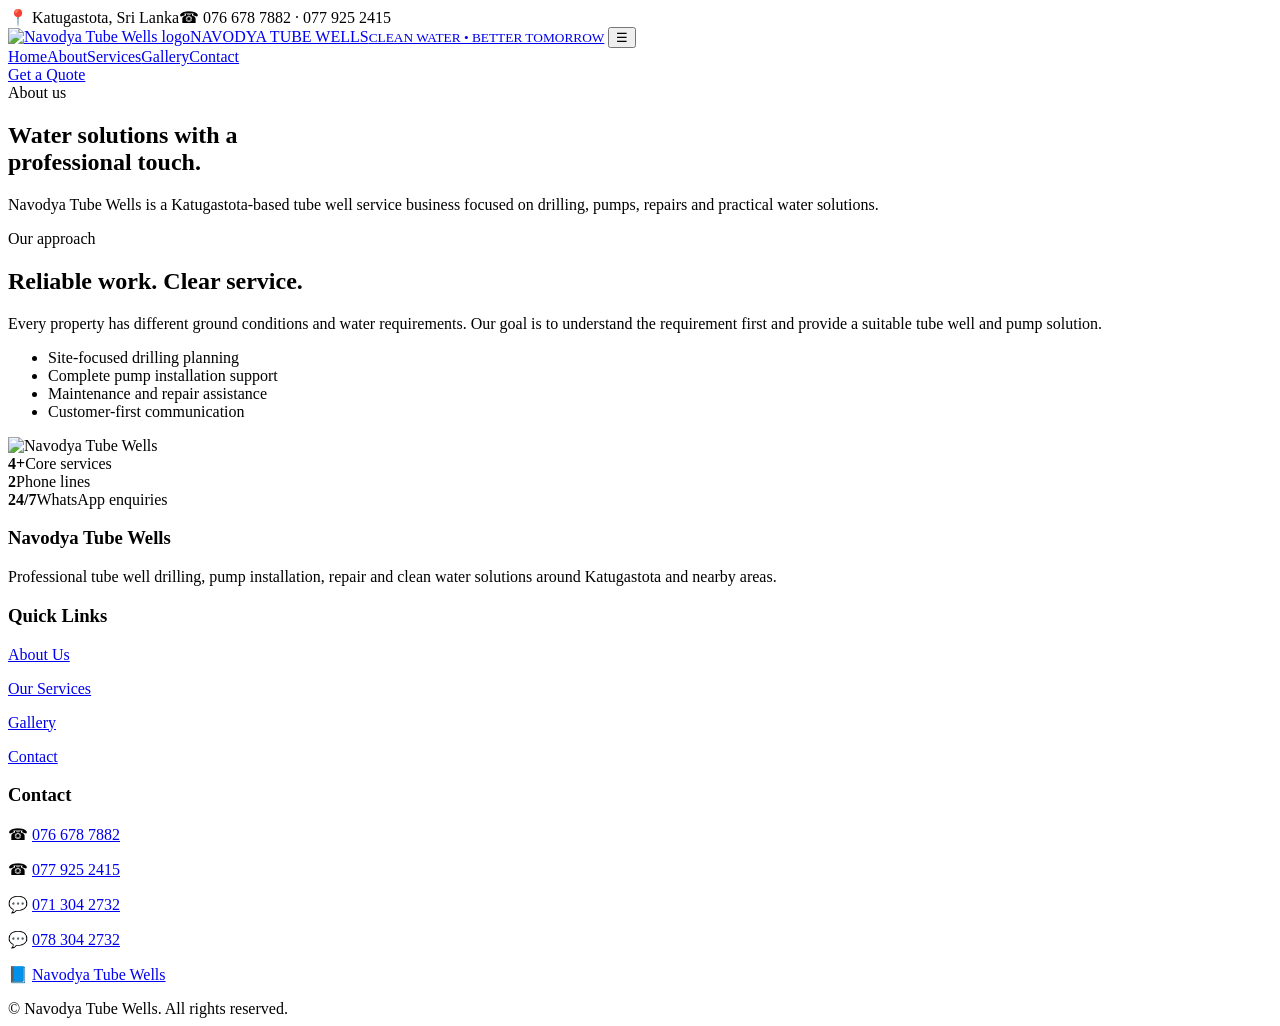
==== about.html @ e9e3dca7 "Add files via upload" ====
<!doctype html>
<html lang="en"><head><meta charset="utf-8"><meta name="viewport" content="width=device-width,initial-scale=1">
<title>About Us | Navodya Tube Wells</title><meta name="description" content="Navodya Tube Wells - tube well drilling, pump installation, repair and clean water solutions in Katugastota, Sri Lanka.">
<link rel="stylesheet" href="css/style.css"></head><body>
<div class="topbar"><div class="container"><span>📍 Katugastota, Sri Lanka</span><span>☎ 076 678 7882 · 077 925 2415</span></div></div>
<nav><div class="container navin"><a class="brand" href="index.html"><img src="assets/logo.png" alt="Navodya Tube Wells logo"><span>NAVODYA TUBE WELLS<small>CLEAN WATER • BETTER TOMORROW</small></span></a>
<button class="menu" aria-label="Open menu">☰</button><div class="navlinks"><a class="" href="index.html">Home</a><a class="active" href="about.html">About</a><a class="" href="services.html">Services</a><a class="" href="gallery.html">Gallery</a><a class="" href="contact.html">Contact</a></div><a class="btn btn-primary" href="contact.html">Get a Quote</a></div></nav>
<main><section class="page-hero"><div class="container"><div class="kicker">About us</div><h1>Water solutions with a<br><span style="color:var(--blue)">professional touch.</span></h1><p class="lead">Navodya Tube Wells is a Katugastota-based tube well service business focused on drilling, pumps, repairs and practical water solutions.</p></div></section>
<section><div class="container split"><div><div class="kicker">Our approach</div><h2>Reliable work. Clear service.</h2><p>Every property has different ground conditions and water requirements. Our goal is to understand the requirement first and provide a suitable tube well and pump solution.</p><ul class="checks"><li>Site-focused drilling planning</li><li>Complete pump installation support</li><li>Maintenance and repair assistance</li><li>Customer-first communication</li></ul></div><div class="photo"><img src="assets/logo.png" alt="Navodya Tube Wells"></div></div>
<div class="stats"><div class="stat"><strong>4+</strong><span>Core services</span></div><div class="stat"><strong>2</strong><span>Phone lines</span></div><div class="stat"><strong>24/7</strong><span>WhatsApp enquiries</span></div></div></div></section></main>
<footer><div class="container footer-grid">
<div><h3>Navodya Tube Wells</h3><p>Professional tube well drilling, pump installation, repair and clean water solutions around Katugastota and nearby areas.</p></div>
<div><h3>Quick Links</h3><p><a href="about.html">About Us</a></p><p><a href="services.html">Our Services</a></p><p><a href="gallery.html">Gallery</a></p><p><a href="contact.html">Contact</a></p></div>
<div><h3>Contact</h3><p>☎ <a href="tel:+94766787882">076 678 7882</a></p><p>☎ <a href="tel:+94779252415">077 925 2415</a></p><p>💬 <a href="https://wa.me/94713042732">071 304 2732</a></p><p>💬 <a href="https://wa.me/94783042732">078 304 2732</a></p><p>📘 <a href="https://www.facebook.com/" target="_blank">Navodya Tube Wells</a></p></div>
</div><div class="container foot-bottom">© <span class="year"></span> Navodya Tube Wells. All rights reserved.</div></footer>
<script src="js/script.js"></script></body></html>
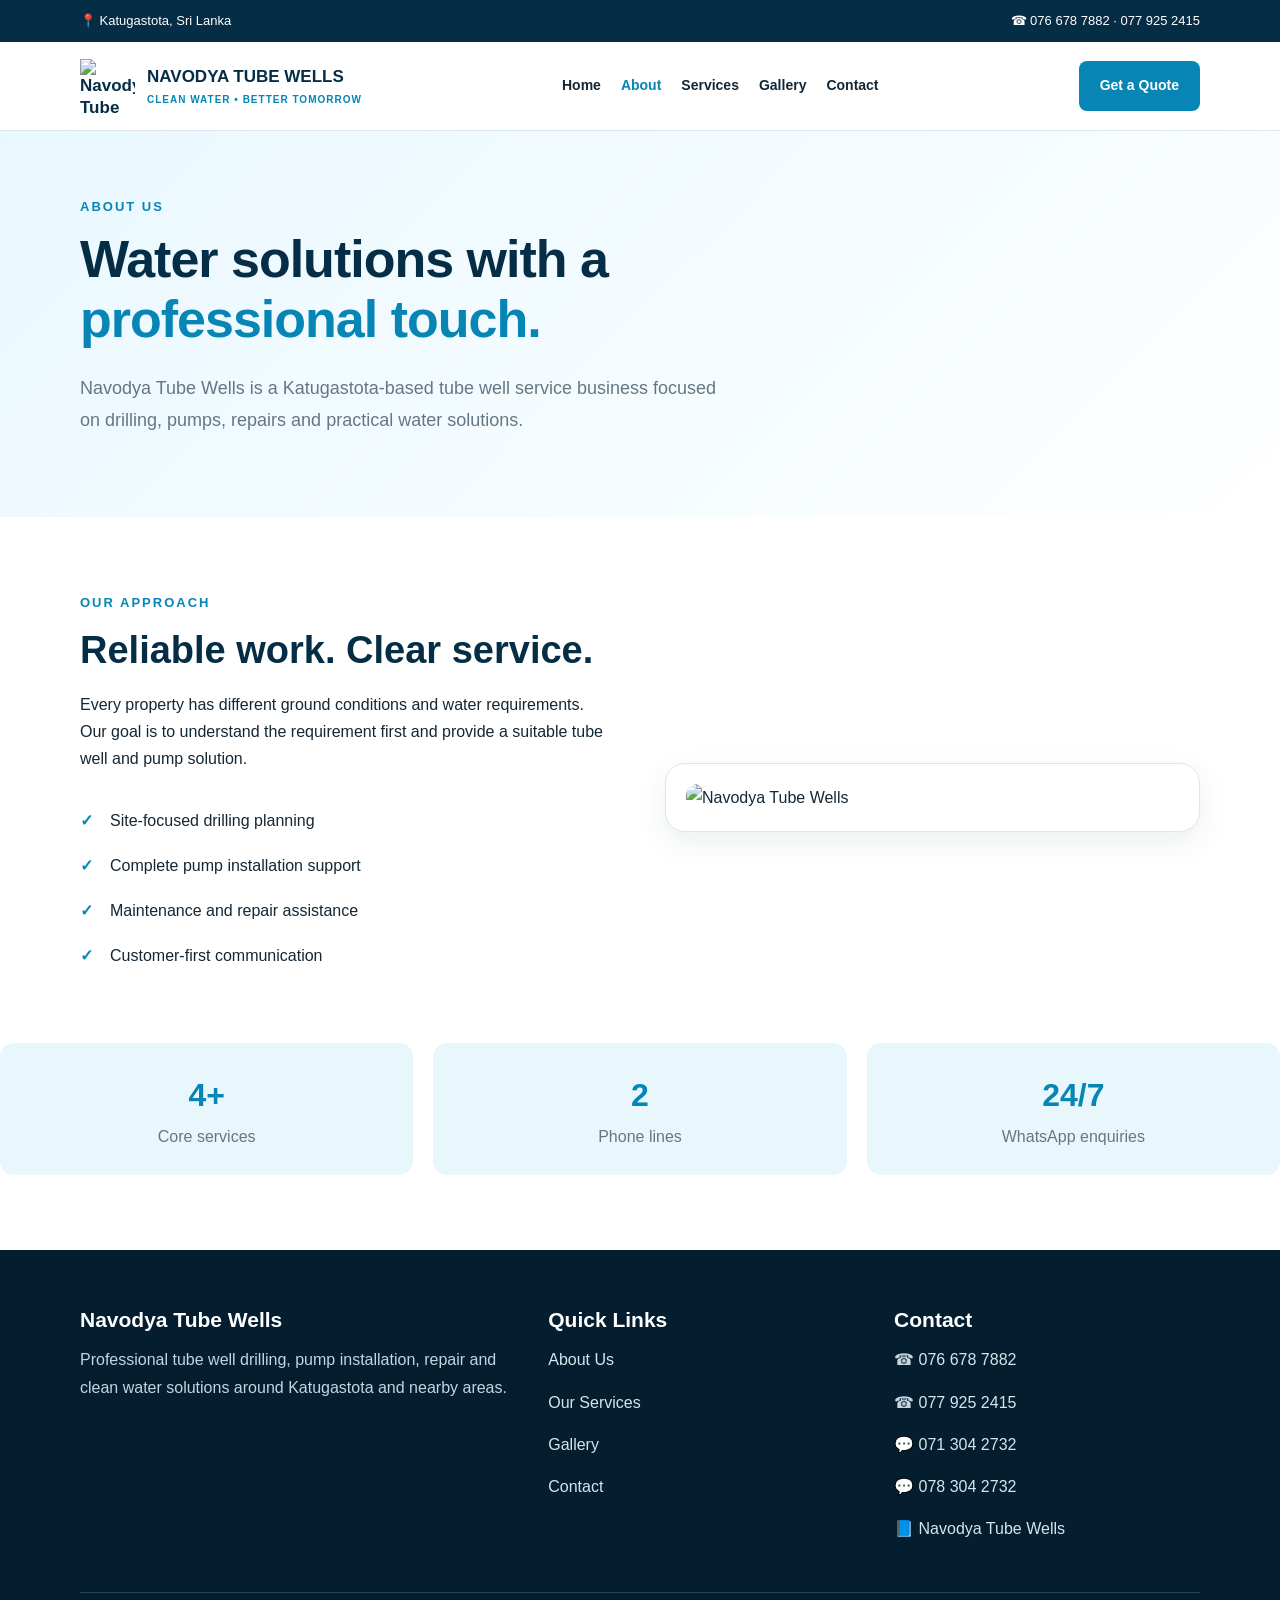
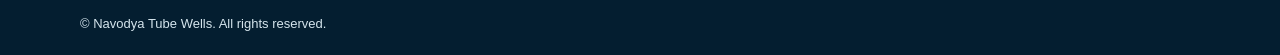
==== commit efe408ee: "Fix stylesheet link in about.html" ====
--- a/about.html
+++ b/about.html
@@ -1,7 +1,7 @@
 <!doctype html>
 <html lang="en"><head><meta charset="utf-8"><meta name="viewport" content="width=device-width,initial-scale=1">
 <title>About Us | Navodya Tube Wells</title><meta name="description" content="Navodya Tube Wells - tube well drilling, pump installation, repair and clean water solutions in Katugastota, Sri Lanka.">
-<link rel="stylesheet" href="css/style.css"></head><body>
+<link <link rel="stylesheet" href="style.css"></head><body>
 <div class="topbar"><div class="container"><span>📍 Katugastota, Sri Lanka</span><span>☎ 076 678 7882 · 077 925 2415</span></div></div>
 <nav><div class="container navin"><a class="brand" href="index.html"><img src="assets/logo.png" alt="Navodya Tube Wells logo"><span>NAVODYA TUBE WELLS<small>CLEAN WATER • BETTER TOMORROW</small></span></a>
 <button class="menu" aria-label="Open menu">☰</button><div class="navlinks"><a class="" href="index.html">Home</a><a class="active" href="about.html">About</a><a class="" href="services.html">Services</a><a class="" href="gallery.html">Gallery</a><a class="" href="contact.html">Contact</a></div><a class="btn btn-primary" href="contact.html">Get a Quote</a></div></nav>
@@ -13,4 +13,4 @@
 <div><h3>Quick Links</h3><p><a href="about.html">About Us</a></p><p><a href="services.html">Our Services</a></p><p><a href="gallery.html">Gallery</a></p><p><a href="contact.html">Contact</a></p></div>
 <div><h3>Contact</h3><p>☎ <a href="tel:+94766787882">076 678 7882</a></p><p>☎ <a href="tel:+94779252415">077 925 2415</a></p><p>💬 <a href="https://wa.me/94713042732">071 304 2732</a></p><p>💬 <a href="https://wa.me/94783042732">078 304 2732</a></p><p>📘 <a href="https://www.facebook.com/" target="_blank">Navodya Tube Wells</a></p></div>
 </div><div class="container foot-bottom">© <span class="year"></span> Navodya Tube Wells. All rights reserved.</div></footer>
-<script src="js/script.js"></script></body></html>+<script src="js/script.js"></script></body></html>
--- a/style.css
+++ b/style.css
@@ -0,0 +1,760 @@
+/* NAVODYA TUBE WELLS - MAIN STYLES */
+
+:root {
+  --navy: #062d46;
+  --blue: #0785b5;
+  --light-blue: #e8f7fc;
+  --white: #ffffff;
+  --dark: #142735;
+  --muted: #657783;
+  --bg: #f5f9fc;
+  --border: #dce7ed;
+  --shadow: 0 10px 30px rgba(6, 45, 70, 0.08);
+}
+
+* {
+  margin: 0;
+  padding: 0;
+  box-sizing: border-box;
+}
+
+html {
+  scroll-behavior: smooth;
+}
+
+body {
+  font-family: Arial, Helvetica, sans-serif;
+  line-height: 1.7;
+  color: var(--dark);
+  background: var(--white);
+}
+
+a {
+  color: var(--blue);
+  text-decoration: none;
+}
+
+a:hover {
+  color: var(--navy);
+}
+
+img {
+  max-width: 100%;
+  display: block;
+}
+
+.container {
+  width: min(1120px, 92%);
+  margin: 0 auto;
+}
+
+/* TOP BAR */
+
+.topbar {
+  background: var(--navy);
+  color: var(--white);
+  font-size: 13px;
+  padding: 10px 0;
+}
+
+.topbar .container {
+  display: flex;
+  justify-content: space-between;
+  align-items: center;
+  gap: 12px;
+  flex-wrap: wrap;
+}
+
+/* NAVIGATION */
+
+nav {
+  background: var(--white);
+  border-bottom: 1px solid var(--border);
+  position: relative;
+  z-index: 10;
+}
+
+.navin {
+  min-height: 88px;
+  display: flex;
+  align-items: center;
+  justify-content: space-between;
+  gap: 20px;
+}
+
+.brand {
+  display: flex;
+  align-items: center;
+  gap: 12px;
+  color: var(--navy);
+  font-weight: 800;
+  font-size: 17px;
+  line-height: 1.3;
+}
+
+.brand img {
+  width: 55px;
+  height: 55px;
+  object-fit: contain;
+}
+
+.brand small {
+  display: block;
+  color: var(--blue);
+  font-size: 10px;
+  letter-spacing: 1px;
+  margin-top: 5px;
+}
+
+.navlinks {
+  display: flex;
+  align-items: center;
+  gap: 20px;
+}
+
+.navlinks a {
+  color: var(--dark);
+  font-weight: 600;
+  font-size: 14px;
+  padding: 8px 0;
+}
+
+.navlinks a:hover,
+.navlinks a.active {
+  color: var(--blue);
+}
+
+.menu {
+  display: none;
+  border: 0;
+  background: var(--light-blue);
+  color: var(--navy);
+  padding: 10px 14px;
+  border-radius: 8px;
+  font-size: 20px;
+  cursor: pointer;
+}
+
+/* BUTTONS */
+
+.btn {
+  display: inline-flex;
+  align-items: center;
+  justify-content: center;
+  gap: 8px;
+  padding: 12px 20px;
+  border-radius: 8px;
+  font-size: 14px;
+  font-weight: 700;
+  border: 1px solid transparent;
+  transition: 0.25s;
+  cursor: pointer;
+}
+
+.btn-primary {
+  background: var(--blue);
+  color: var(--white);
+}
+
+.btn-primary:hover {
+  background: var(--navy);
+  color: var(--white);
+  transform: translateY(-2px);
+}
+
+.btn-light {
+  background: var(--white);
+  color: var(--navy);
+  border-color: var(--border);
+}
+
+.btn-light:hover {
+  background: var(--light-blue);
+  color: var(--navy);
+}
+
+/* HERO SECTION */
+
+.hero {
+  background: linear-gradient(135deg, #e9f8ff, #ffffff 70%);
+  padding: 85px 0;
+  overflow: hidden;
+}
+
+.hero-grid {
+  display: grid;
+  grid-template-columns: 1.15fr 0.85fr;
+  align-items: center;
+  gap: 60px;
+}
+
+.badge {
+  display: inline-block;
+  background: var(--white);
+  color: var(--blue);
+  padding: 9px 15px;
+  border-radius: 30px;
+  font-size: 13px;
+  font-weight: 700;
+  box-shadow: var(--shadow);
+  margin-bottom: 20px;
+}
+
+h1 {
+  color: var(--navy);
+  font-size: clamp(36px, 5vw, 58px);
+  line-height: 1.15;
+  letter-spacing: -1px;
+  margin-bottom: 22px;
+}
+
+h1 span {
+  color: var(--blue);
+}
+
+.lead {
+  color: var(--muted);
+  font-size: 18px;
+  line-height: 1.8;
+  max-width: 650px;
+}
+
+.actions {
+  display: flex;
+  flex-wrap: wrap;
+  gap: 12px;
+  margin-top: 28px;
+}
+
+.hero-card {
+  position: relative;
+  background: var(--white);
+  padding: 25px;
+  border-radius: 24px;
+  box-shadow: 0 20px 60px rgba(6, 45, 70, 0.13);
+  border: 1px solid var(--border);
+}
+
+.hero-card img {
+  width: 100%;
+  border-radius: 16px;
+  object-fit: contain;
+}
+
+.floating {
+  position: relative;
+  margin-top: 15px;
+  padding: 13px;
+  border-radius: 10px;
+  background: var(--light-blue);
+  color: var(--navy);
+  text-align: center;
+  font-weight: 700;
+}
+
+/* GENERAL SECTIONS */
+
+section {
+  padding: 75px 0;
+}
+
+section.alt {
+  background: var(--bg);
+}
+
+.section-head {
+  text-align: center;
+  max-width: 720px;
+  margin: 0 auto 40px;
+}
+
+.kicker {
+  color: var(--blue);
+  font-size: 13px;
+  font-weight: 800;
+  text-transform: uppercase;
+  letter-spacing: 2px;
+  margin-bottom: 12px;
+}
+
+h2 {
+  color: var(--navy);
+  font-size: clamp(27px, 4vw, 38px);
+  line-height: 1.3;
+  margin-bottom: 16px;
+}
+
+h3 {
+  color: var(--navy);
+  font-size: 21px;
+  line-height: 1.4;
+  margin-bottom: 12px;
+}
+
+p {
+  margin-bottom: 15px;
+}
+
+.section-head p,
+.card p,
+.service-card p {
+  color: var(--muted);
+}
+
+/* SERVICE CARDS */
+
+.cards {
+  display: grid;
+  grid-template-columns: repeat(4, 1fr);
+  gap: 22px;
+}
+
+.card {
+  padding: 28px 22px;
+  background: var(--white);
+  border: 1px solid var(--border);
+  border-radius: 16px;
+  box-shadow: var(--shadow);
+  transition: 0.25s;
+}
+
+.card:hover {
+  transform: translateY(-6px);
+  border-color: var(--blue);
+}
+
+.icon {
+  width: 52px;
+  height: 52px;
+  display: flex;
+  align-items: center;
+  justify-content: center;
+  background: var(--light-blue);
+  border-radius: 12px;
+  font-size: 25px;
+  margin-bottom: 18px;
+}
+
+/* TWO-COLUMN CONTENT */
+
+.split {
+  display: grid;
+  grid-template-columns: 1fr 1fr;
+  align-items: center;
+  gap: 50px;
+}
+
+.photo {
+  background: var(--white);
+  padding: 20px;
+  border-radius: 20px;
+  border: 1px solid var(--border);
+  box-shadow: var(--shadow);
+}
+
+.photo img {
+  width: 100%;
+  max-height: 400px;
+  object-fit: contain;
+  border-radius: 12px;
+}
+
+.checks {
+  list-style: none;
+  margin: 25px 0;
+}
+
+.checks li {
+  padding: 9px 0 9px 30px;
+  position: relative;
+}
+
+.checks li::before {
+  content: "✓";
+  position: absolute;
+  left: 0;
+  color: var(--blue);
+  font-weight: 800;
+}
+
+/* INNER PAGE HERO */
+
+.page-hero {
+  background: linear-gradient(135deg, #e9f8ff, #ffffff);
+  padding: 65px 0;
+}
+
+.page-hero h1 {
+  font-size: clamp(34px, 5vw, 52px);
+}
+
+/* SERVICES PAGE */
+
+.services-grid {
+  display: grid;
+  grid-template-columns: repeat(2, 1fr);
+  gap: 22px;
+}
+
+.service-card {
+  display: flex;
+  align-items: flex-start;
+  gap: 20px;
+  padding: 28px;
+  background: var(--white);
+  border: 1px solid var(--border);
+  border-radius: 16px;
+  box-shadow: var(--shadow);
+}
+
+.service-card .icon {
+  flex-shrink: 0;
+  margin: 0;
+}
+
+/* PROCESS */
+
+.process {
+  display: grid;
+  grid-template-columns: repeat(4, 1fr);
+  gap: 20px;
+}
+
+.step {
+  padding: 24px;
+  border: 1px solid var(--border);
+  border-radius: 14px;
+  background: var(--white);
+}
+
+.step b {
+  display: flex;
+  width: 42px;
+  height: 42px;
+  align-items: center;
+  justify-content: center;
+  border-radius: 50%;
+  background: var(--blue);
+  color: var(--white);
+  margin-bottom: 18px;
+}
+
+/* GALLERY */
+
+.gallery {
+  display: grid;
+  grid-template-columns: repeat(3, 1fr);
+  gap: 22px;
+}
+
+.g {
+  overflow: hidden;
+  background: var(--white);
+  padding: 15px;
+  border-radius: 16px;
+  border: 1px solid var(--border);
+  box-shadow: var(--shadow);
+}
+
+.g img {
+  width: 100%;
+  height: 260px;
+  object-fit: contain;
+  border-radius: 10px;
+}
+
+/* CONTACT */
+
+.contact-grid {
+  display: grid;
+  grid-template-columns: 0.8fr 1.2fr;
+  gap: 40px;
+  align-items: start;
+}
+
+.contact-list {
+  margin-top: 25px;
+}
+
+.contact-item {
+  display: flex;
+  gap: 18px;
+  align-items: flex-start;
+  padding: 20px 0;
+  border-bottom: 1px solid var(--border);
+}
+
+.contact-item .icon {
+  flex-shrink: 0;
+  margin: 0;
+}
+
+.contact-item p {
+  margin: 6px 0 0;
+}
+
+.form {
+  padding: 30px;
+  background: var(--bg);
+  border: 1px solid var(--border);
+  border-radius: 18px;
+}
+
+.form-grid {
+  display: grid;
+  grid-template-columns: repeat(2, 1fr);
+  gap: 18px;
+}
+
+.form-grid .full {
+  grid-column: 1 / -1;
+}
+
+.form label {
+  display: block;
+  font-weight: 700;
+  margin-bottom: 7px;
+}
+
+.form input,
+.form select,
+.form textarea {
+  width: 100%;
+  padding: 13px;
+  border: 1px solid var(--border);
+  border-radius: 8px;
+  background: var(--white);
+  font: inherit;
+  color: var(--dark);
+}
+
+.form input:focus,
+.form select:focus,
+.form textarea:focus {
+  outline: 2px solid var(--blue);
+  outline-offset: 1px;
+}
+
+/* STATS */
+
+.stats {
+  display: grid;
+  grid-template-columns: repeat(3, 1fr);
+  gap: 20px;
+  margin-top: 40px;
+}
+
+.stat {
+  text-align: center;
+  padding: 25px;
+  background: var(--light-blue);
+  border-radius: 14px;
+}
+
+.stat strong {
+  display: block;
+  font-size: 32px;
+  color: var(--blue);
+}
+
+.stat span {
+  color: var(--muted);
+}
+
+/* CALL TO ACTION */
+
+.cta {
+  display: flex;
+  align-items: center;
+  justify-content: space-between;
+  gap: 25px;
+  padding: 40px;
+  border-radius: 20px;
+  background: var(--navy);
+  color: var(--white);
+}
+
+.cta h2 {
+  color: var(--white);
+}
+
+.cta p {
+  color: #d3e7f0;
+}
+
+/* FOOTER */
+
+footer {
+  background: #041e30;
+  color: #d5e5ed;
+  padding: 55px 0 20px;
+}
+
+footer h3 {
+  color: var(--white);
+}
+
+footer p {
+  color: #c3d5df;
+}
+
+footer a {
+  color: #d5e5ed;
+}
+
+footer a:hover {
+  color: #70ddff;
+}
+
+.footer-grid {
+  display: grid;
+  grid-template-columns: 1.4fr 1fr 1fr;
+  gap: 40px;
+}
+
+.foot-bottom {
+  border-top: 1px solid #294556;
+  margin-top: 35px;
+  padding-top: 20px;
+  font-size: 13px;
+}
+
+/* MOBILE RESPONSIVE */
+
+@media (max-width: 900px) {
+  .navin {
+    flex-wrap: wrap;
+    padding: 15px 0;
+  }
+
+  .navlinks {
+    gap: 12px;
+    flex-wrap: wrap;
+  }
+
+  .cards {
+    grid-template-columns: repeat(2, 1fr);
+  }
+
+  .process {
+    grid-template-columns: repeat(2, 1fr);
+  }
+
+  .hero-grid {
+    gap: 30px;
+  }
+}
+
+@media (max-width: 600px) {
+  .container {
+    width: 92%;
+  }
+
+  .topbar .container {
+    justify-content: center;
+    text-align: center;
+  }
+
+  .navin {
+    gap: 12px;
+  }
+
+  .brand {
+    font-size: 14px;
+    flex: 1;
+  }
+
+  .brand img {
+    width: 42px;
+    height: 42px;
+  }
+
+  .brand small {
+    font-size: 8px;
+  }
+
+  .menu {
+    display: block;
+  }
+
+  .navlinks {
+    width: 100%;
+    justify-content: center;
+    gap: 15px;
+  }
+
+  .navin > .btn {
+    width: 100%;
+  }
+
+  .hero {
+    padding: 50px 0;
+  }
+
+  .hero-grid,
+  .split,
+  .services-grid,
+  .contact-grid {
+    grid-template-columns: 1fr;
+  }
+
+  .hero-grid {
+    gap: 35px;
+  }
+
+  h1 {
+    font-size: 37px;
+  }
+
+  .lead {
+    font-size: 16px;
+  }
+
+  section {
+    padding: 50px 0;
+  }
+
+  .cards,
+  .gallery {
+    grid-template-columns: 1fr;
+  }
+
+  .process {
+    grid-template-columns: 1fr 1fr;
+  }
+
+  .g img {
+    height: 220px;
+  }
+
+  .service-card {
+    padding: 20px;
+  }
+
+  .form {
+    padding: 20px;
+  }
+
+  .form-grid {
+    grid-template-columns: 1fr;
+  }
+
+  .form-grid .full {
+    grid-column: auto;
+  }
+
+  .stats {
+    grid-template-columns: 1fr;
+  }
+
+  .cta {
+    flex-direction: column;
+    align-items: flex-start;
+    padding: 25px;
+  }
+
+  .footer-grid {
+    grid-template-columns: 1fr;
+    gap: 25px;
+  }
+}
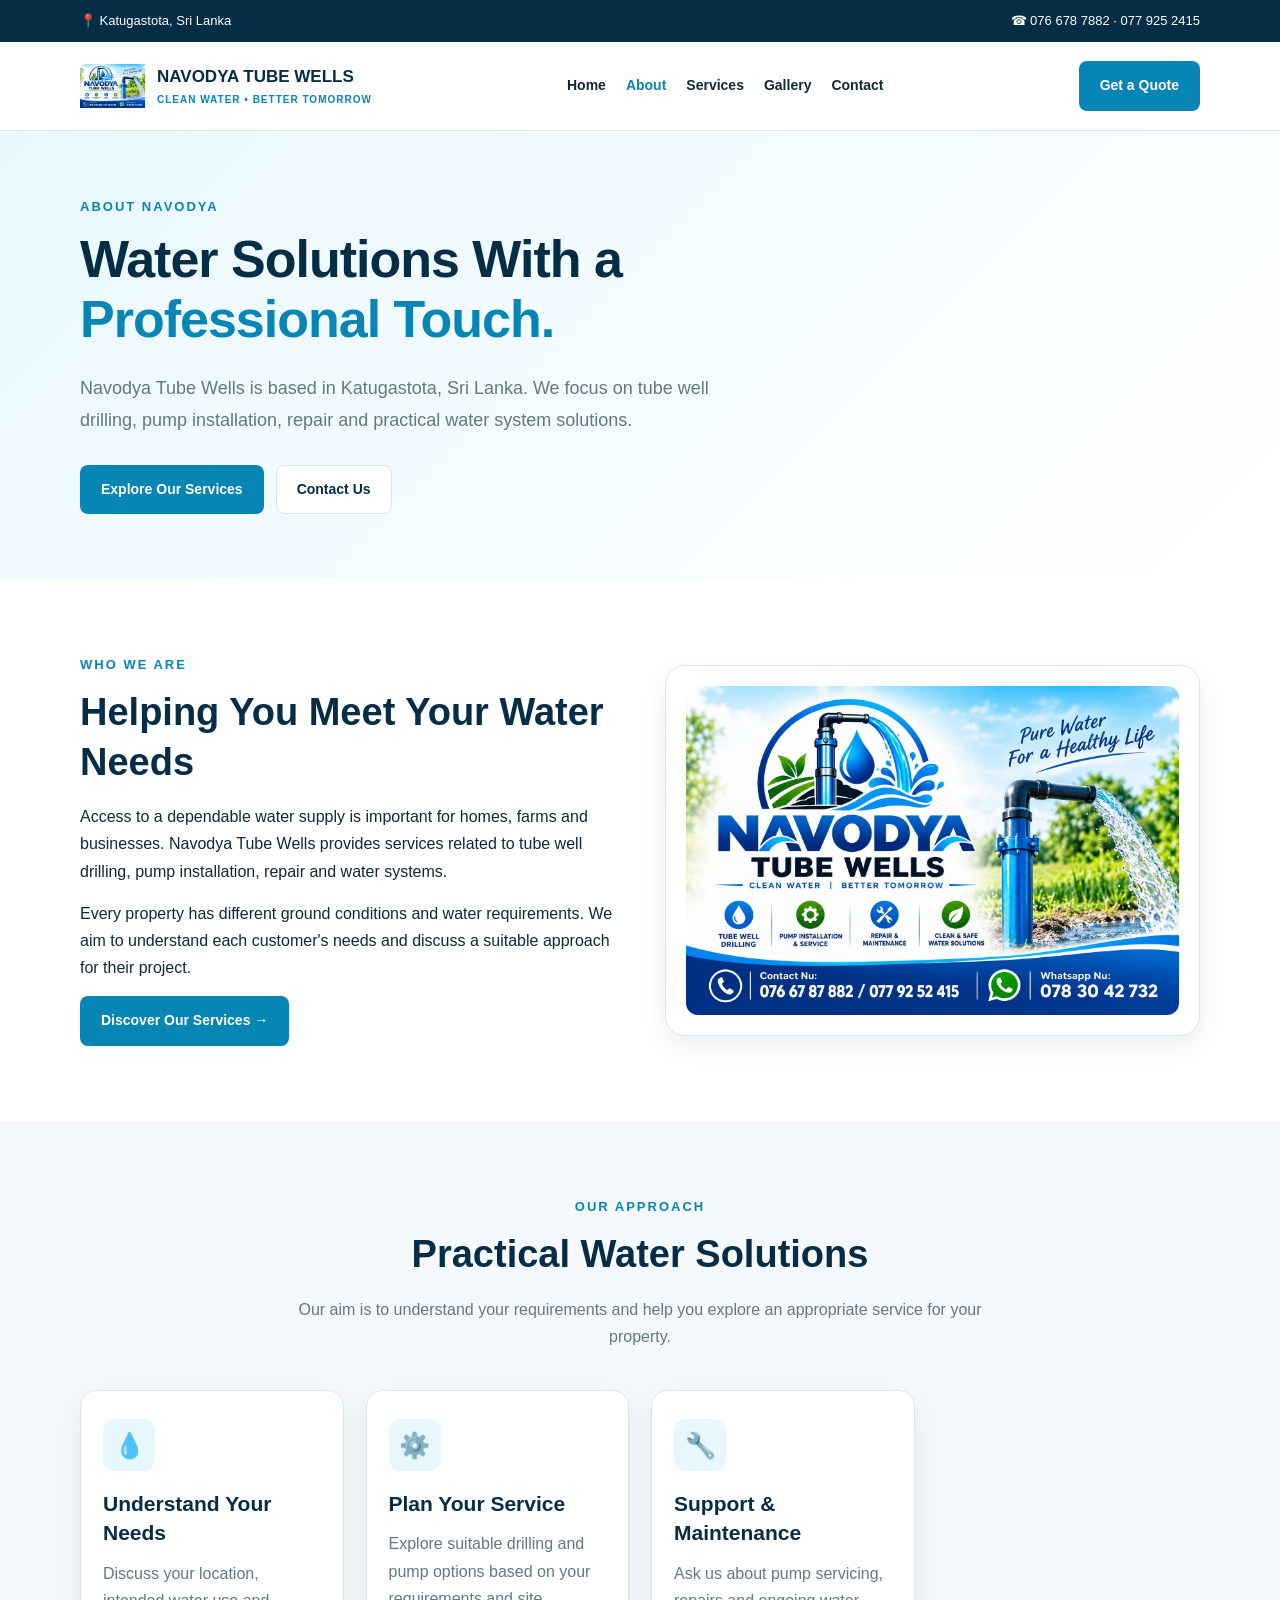
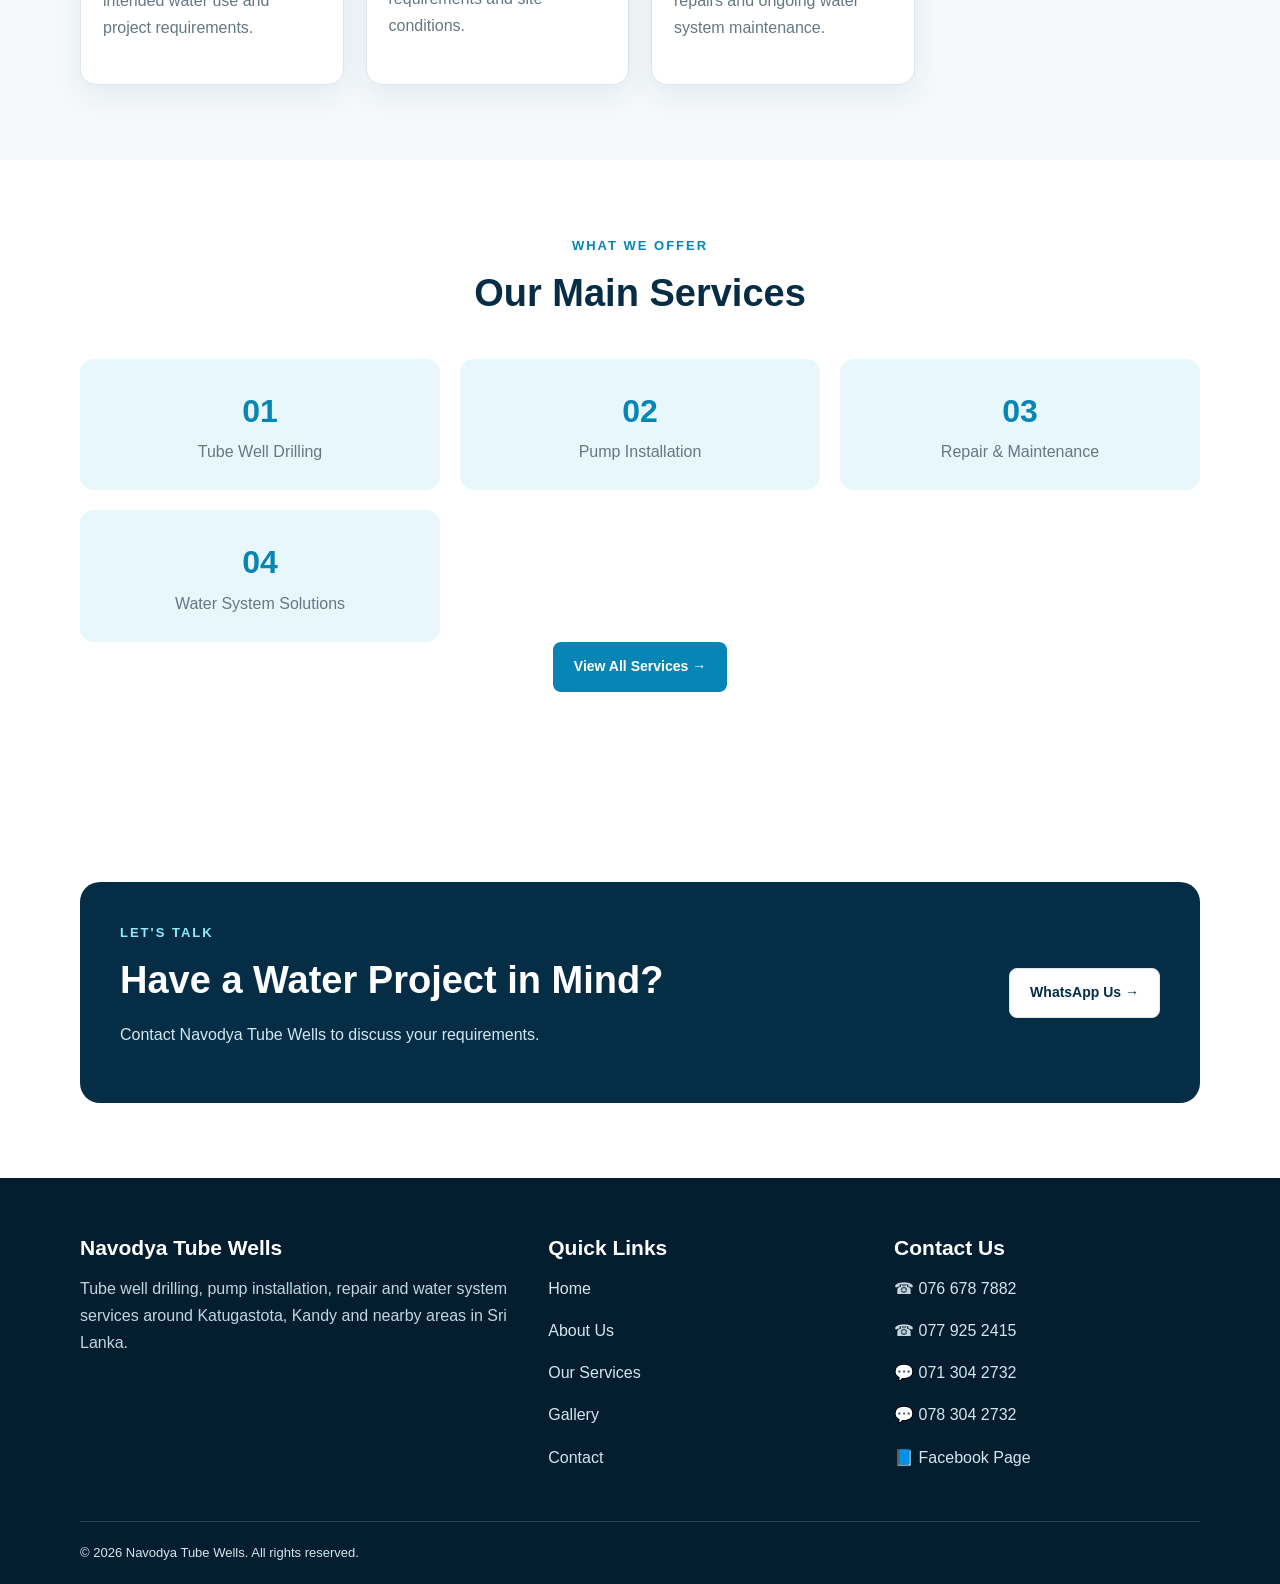
==== commit 2c110e70: "Revise About Us page for SEO and user engagement Updated the About Us page with improved content and" ====
--- a/about.html
+++ b/about.html
@@ -1,16 +1,361 @@
-<!doctype html>
-<html lang="en"><head><meta charset="utf-8"><meta name="viewport" content="width=device-width,initial-scale=1">
-<title>About Us | Navodya Tube Wells</title><meta name="description" content="Navodya Tube Wells - tube well drilling, pump installation, repair and clean water solutions in Katugastota, Sri Lanka.">
-<link <link rel="stylesheet" href="style.css"></head><body>
-<div class="topbar"><div class="container"><span>📍 Katugastota, Sri Lanka</span><span>☎ 076 678 7882 · 077 925 2415</span></div></div>
-<nav><div class="container navin"><a class="brand" href="index.html"><img src="assets/logo.png" alt="Navodya Tube Wells logo"><span>NAVODYA TUBE WELLS<small>CLEAN WATER • BETTER TOMORROW</small></span></a>
-<button class="menu" aria-label="Open menu">☰</button><div class="navlinks"><a class="" href="index.html">Home</a><a class="active" href="about.html">About</a><a class="" href="services.html">Services</a><a class="" href="gallery.html">Gallery</a><a class="" href="contact.html">Contact</a></div><a class="btn btn-primary" href="contact.html">Get a Quote</a></div></nav>
-<main><section class="page-hero"><div class="container"><div class="kicker">About us</div><h1>Water solutions with a<br><span style="color:var(--blue)">professional touch.</span></h1><p class="lead">Navodya Tube Wells is a Katugastota-based tube well service business focused on drilling, pumps, repairs and practical water solutions.</p></div></section>
-<section><div class="container split"><div><div class="kicker">Our approach</div><h2>Reliable work. Clear service.</h2><p>Every property has different ground conditions and water requirements. Our goal is to understand the requirement first and provide a suitable tube well and pump solution.</p><ul class="checks"><li>Site-focused drilling planning</li><li>Complete pump installation support</li><li>Maintenance and repair assistance</li><li>Customer-first communication</li></ul></div><div class="photo"><img src="assets/logo.png" alt="Navodya Tube Wells"></div></div>
-<div class="stats"><div class="stat"><strong>4+</strong><span>Core services</span></div><div class="stat"><strong>2</strong><span>Phone lines</span></div><div class="stat"><strong>24/7</strong><span>WhatsApp enquiries</span></div></div></div></section></main>
-<footer><div class="container footer-grid">
-<div><h3>Navodya Tube Wells</h3><p>Professional tube well drilling, pump installation, repair and clean water solutions around Katugastota and nearby areas.</p></div>
-<div><h3>Quick Links</h3><p><a href="about.html">About Us</a></p><p><a href="services.html">Our Services</a></p><p><a href="gallery.html">Gallery</a></p><p><a href="contact.html">Contact</a></p></div>
-<div><h3>Contact</h3><p>☎ <a href="tel:+94766787882">076 678 7882</a></p><p>☎ <a href="tel:+94779252415">077 925 2415</a></p><p>💬 <a href="https://wa.me/94713042732">071 304 2732</a></p><p>💬 <a href="https://wa.me/94783042732">078 304 2732</a></p><p>📘 <a href="https://www.facebook.com/" target="_blank">Navodya Tube Wells</a></p></div>
-</div><div class="container foot-bottom">© <span class="year"></span> Navodya Tube Wells. All rights reserved.</div></footer>
-<script src="js/script.js"></script></body></html>
+<!DOCTYPE html>
+<html lang="en">
+<head>
+    <meta charset="UTF-8">
+    <meta name="viewport" content="width=device-width, initial-scale=1.0">
+
+    <title>About Us | Navodya Tube Wells</title>
+
+    <meta name="description" content="Learn about Navodya Tube Wells in Katugastota, Sri Lanka. Contact us about tube well drilling, pump installation, repair and water system services.">
+
+    <meta name="robots" content="index, follow">
+    <meta name="theme-color" content="#063b70">
+
+    <link rel="canonical" href="https://navodyatubewells.github.io/NAVODYA-TUBE-WELLS/about.html">
+
+    <meta property="og:title" content="About Us | Navodya Tube Wells">
+    <meta property="og:description" content="Learn about our tube well drilling and water system services in Katugastota and Kandy, Sri Lanka.">
+    <meta property="og:type" content="website">
+    <meta property="og:url" content="https://navodyatubewells.github.io/NAVODYA-TUBE-WELLS/about.html">
+
+    <link rel="stylesheet" href="style.css">
+</head>
+
+<body>
+
+    <!-- TOP BAR -->
+    <div class="topbar">
+        <div class="container">
+            <span>📍 Katugastota, Sri Lanka</span>
+            <span>☎ 076 678 7882 · 077 925 2415</span>
+        </div>
+    </div>
+
+    <!-- NAVIGATION -->
+    <nav>
+        <div class="container navin">
+
+            <a class="brand" href="index.html">
+                <img class="logo" src="logo.png" alt="Navodya Tube Wells Logo">
+                <span>
+                    NAVODYA TUBE WELLS
+                    <small>CLEAN WATER • BETTER TOMORROW</small>
+                </span>
+            </a>
+
+            <button class="menu" type="button"
+                    aria-label="Open menu"
+                    aria-expanded="false">
+                ☰
+            </button>
+
+            <div class="navlinks">
+                <a href="index.html">Home</a>
+                <a class="active" href="about.html">About</a>
+                <a href="services.html">Services</a>
+                <a href="gallery.html">Gallery</a>
+                <a href="contact.html">Contact</a>
+            </div>
+
+            <a class="btn btn-primary" href="contact.html">Get a Quote</a>
+
+        </div>
+    </nav>
+
+    <main>
+
+        <!-- PAGE HERO -->
+        <section class="page-hero">
+            <div class="container">
+
+                <div class="kicker">ABOUT NAVODYA</div>
+
+                <h1>
+                    Water Solutions With a
+                    <br>
+                    <span style="color:var(--blue)">Professional Touch.</span>
+                </h1>
+
+                <p class="lead">
+                    Navodya Tube Wells is based in Katugastota, Sri Lanka.
+                    We focus on tube well drilling, pump installation,
+                    repair and practical water system solutions.
+                </p>
+
+                <div class="actions">
+                    <a class="btn btn-primary" href="services.html">
+                        Explore Our Services
+                    </a>
+
+                    <a class="btn btn-light" href="contact.html">
+                        Contact Us
+                    </a>
+                </div>
+
+            </div>
+        </section>
+
+        <!-- ABOUT SECTION -->
+        <section>
+            <div class="container split">
+
+                <div>
+                    <div class="kicker">WHO WE ARE</div>
+
+                    <h2>Helping You Meet Your Water Needs</h2>
+
+                    <p>
+                        Access to a dependable water supply is important
+                        for homes, farms and businesses. Navodya Tube Wells
+                        provides services related to tube well drilling,
+                        pump installation, repair and water systems.
+                    </p>
+
+                    <p>
+                        Every property has different ground conditions
+                        and water requirements. We aim to understand
+                        each customer's needs and discuss a suitable
+                        approach for their project.
+                    </p>
+
+                    <a class="btn btn-primary" href="services.html">
+                        Discover Our Services →
+                    </a>
+                </div>
+
+                <div class="photo">
+                    <img src="logo.png" alt="Navodya Tube Wells">
+                </div>
+
+            </div>
+        </section>
+
+        <!-- OUR APPROACH -->
+        <section class="alt">
+            <div class="container">
+
+                <div class="section-head">
+                    <div class="kicker">OUR APPROACH</div>
+                    <h2>Practical Water Solutions</h2>
+
+                    <p>
+                        Our aim is to understand your requirements
+                        and help you explore an appropriate service
+                        for your property.
+                    </p>
+                </div>
+
+                <div class="cards">
+
+                    <div class="card">
+                        <div class="icon">💧</div>
+                        <h3>Understand Your Needs</h3>
+                        <p>
+                            Discuss your location, intended water use
+                            and project requirements.
+                        </p>
+                    </div>
+
+                    <div class="card">
+                        <div class="icon">⚙️</div>
+                        <h3>Plan Your Service</h3>
+                        <p>
+                            Explore suitable drilling and pump options
+                            based on your requirements and site conditions.
+                        </p>
+                    </div>
+
+                    <div class="card">
+                        <div class="icon">🔧</div>
+                        <h3>Support &amp; Maintenance</h3>
+                        <p>
+                            Ask us about pump servicing, repairs
+                            and ongoing water system maintenance.
+                        </p>
+                    </div>
+
+                </div>
+
+            </div>
+        </section>
+
+        <!-- SERVICES SUMMARY -->
+        <section>
+            <div class="container">
+
+                <div class="section-head">
+                    <div class="kicker">WHAT WE OFFER</div>
+                    <h2>Our Main Services</h2>
+                </div>
+
+                <div class="stats">
+
+                    <div class="stat">
+                        <strong>01</strong>
+                        <span>Tube Well Drilling</span>
+                    </div>
+
+                    <div class="stat">
+                        <strong>02</strong>
+                        <span>Pump Installation</span>
+                    </div>
+
+                    <div class="stat">
+                        <strong>03</strong>
+                        <span>Repair &amp; Maintenance</span>
+                    </div>
+
+                    <div class="stat">
+                        <strong>04</strong>
+                        <span>Water System Solutions</span>
+                    </div>
+
+                </div>
+
+                <div class="section-head">
+                    <a class="btn btn-primary" href="services.html">
+                        View All Services →
+                    </a>
+                </div>
+
+            </div>
+        </section>
+
+        <!-- CONTACT CTA -->
+        <section>
+            <div class="container">
+
+                <div class="cta">
+
+                    <div>
+                        <div class="kicker" style="color:#8feaff">
+                            LET'S TALK
+                        </div>
+
+                        <h2>Have a Water Project in Mind?</h2>
+
+                        <p>
+                            Contact Navodya Tube Wells to discuss
+                            your requirements.
+                        </p>
+                    </div>
+
+                    <a class="btn btn-light"
+                       href="https://wa.me/94713042732"
+                       target="_blank"
+                       rel="noopener noreferrer">
+                        WhatsApp Us →
+                    </a>
+
+                </div>
+
+            </div>
+        </section>
+
+    </main>
+
+    <!-- FOOTER -->
+    <footer>
+        <div class="container footer-grid">
+
+            <div>
+                <h3>Navodya Tube Wells</h3>
+
+                <p>
+                    Tube well drilling, pump installation, repair
+                    and water system services around Katugastota,
+                    Kandy and nearby areas in Sri Lanka.
+                </p>
+            </div>
+
+            <div>
+                <h3>Quick Links</h3>
+
+                <p><a href="index.html">Home</a></p>
+                <p><a href="about.html">About Us</a></p>
+                <p><a href="services.html">Our Services</a></p>
+                <p><a href="gallery.html">Gallery</a></p>
+                <p><a href="contact.html">Contact</a></p>
+            </div>
+
+            <div>
+                <h3>Contact Us</h3>
+
+                <p>
+                    ☎ <a href="tel:+94766787882">076 678 7882</a>
+                </p>
+
+                <p>
+                    ☎ <a href="tel:+94779252415">077 925 2415</a>
+                </p>
+
+                <p>
+                    💬 <a href="https://wa.me/94713042732"
+                          target="_blank"
+                          rel="noopener noreferrer">
+                        071 304 2732
+                    </a>
+                </p>
+
+                <p>
+                    💬 <a href="https://wa.me/94783042732"
+                          target="_blank"
+                          rel="noopener noreferrer">
+                        078 304 2732
+                    </a>
+                </p>
+
+                <p>
+                    📘 <a href="https://www.facebook.com/profile.php?id=61587087681534"
+                          target="_blank"
+                          rel="noopener noreferrer">
+                        Facebook Page
+                    </a>
+                </p>
+            </div>
+
+        </div>
+
+        <div class="container foot-bottom">
+            &copy; <span class="year"></span>
+            Navodya Tube Wells. All rights reserved.
+        </div>
+    </footer>
+
+    <!-- JAVASCRIPT -->
+    <script src="js/script.js"></script>
+
+    <script>
+        document.querySelectorAll(".year").forEach(function (element) {
+            element.textContent = new Date().getFullYear();
+        });
+
+        const menuButton = document.querySelector(".menu");
+        const navLinks = document.querySelector(".navlinks");
+
+        if (menuButton && navLinks) {
+            menuButton.addEventListener("click", function () {
+                const isOpen = navLinks.classList.toggle("open");
+
+                menuButton.setAttribute("aria-expanded", isOpen);
+                menuButton.setAttribute(
+                    "aria-label",
+                    isOpen ? "Close menu" : "Open menu"
+                );
+
+                menuButton.textContent = isOpen ? "✕" : "☰";
+            });
+
+            navLinks.querySelectorAll("a").forEach(function (link) {
+                link.addEventListener("click", function () {
+                    navLinks.classList.remove("open");
+                    menuButton.setAttribute("aria-expanded", "false");
+                    menuButton.setAttribute("aria-label", "Open menu");
+                    menuButton.textContent = "☰";
+                });
+            });
+        }
+    </script>
+
+</body>
+</html>
--- a/style.css
+++ b/style.css
@@ -758,3 +758,23 @@
     gap: 25px;
   }
 }
+.logo {
+    width: 75px;
+    height: 75px;
+    object-fit: contain;
+}
+/* Fix logo and image visibility */
+.brand .logo {
+    width: 65px;
+    height: 65px;
+    object-fit: contain;
+    display: block;
+}
+
+.hero-card img,
+.photo img {
+    width: 100%;
+    height: 100%;
+    object-fit: contain;
+    display: block;
+}
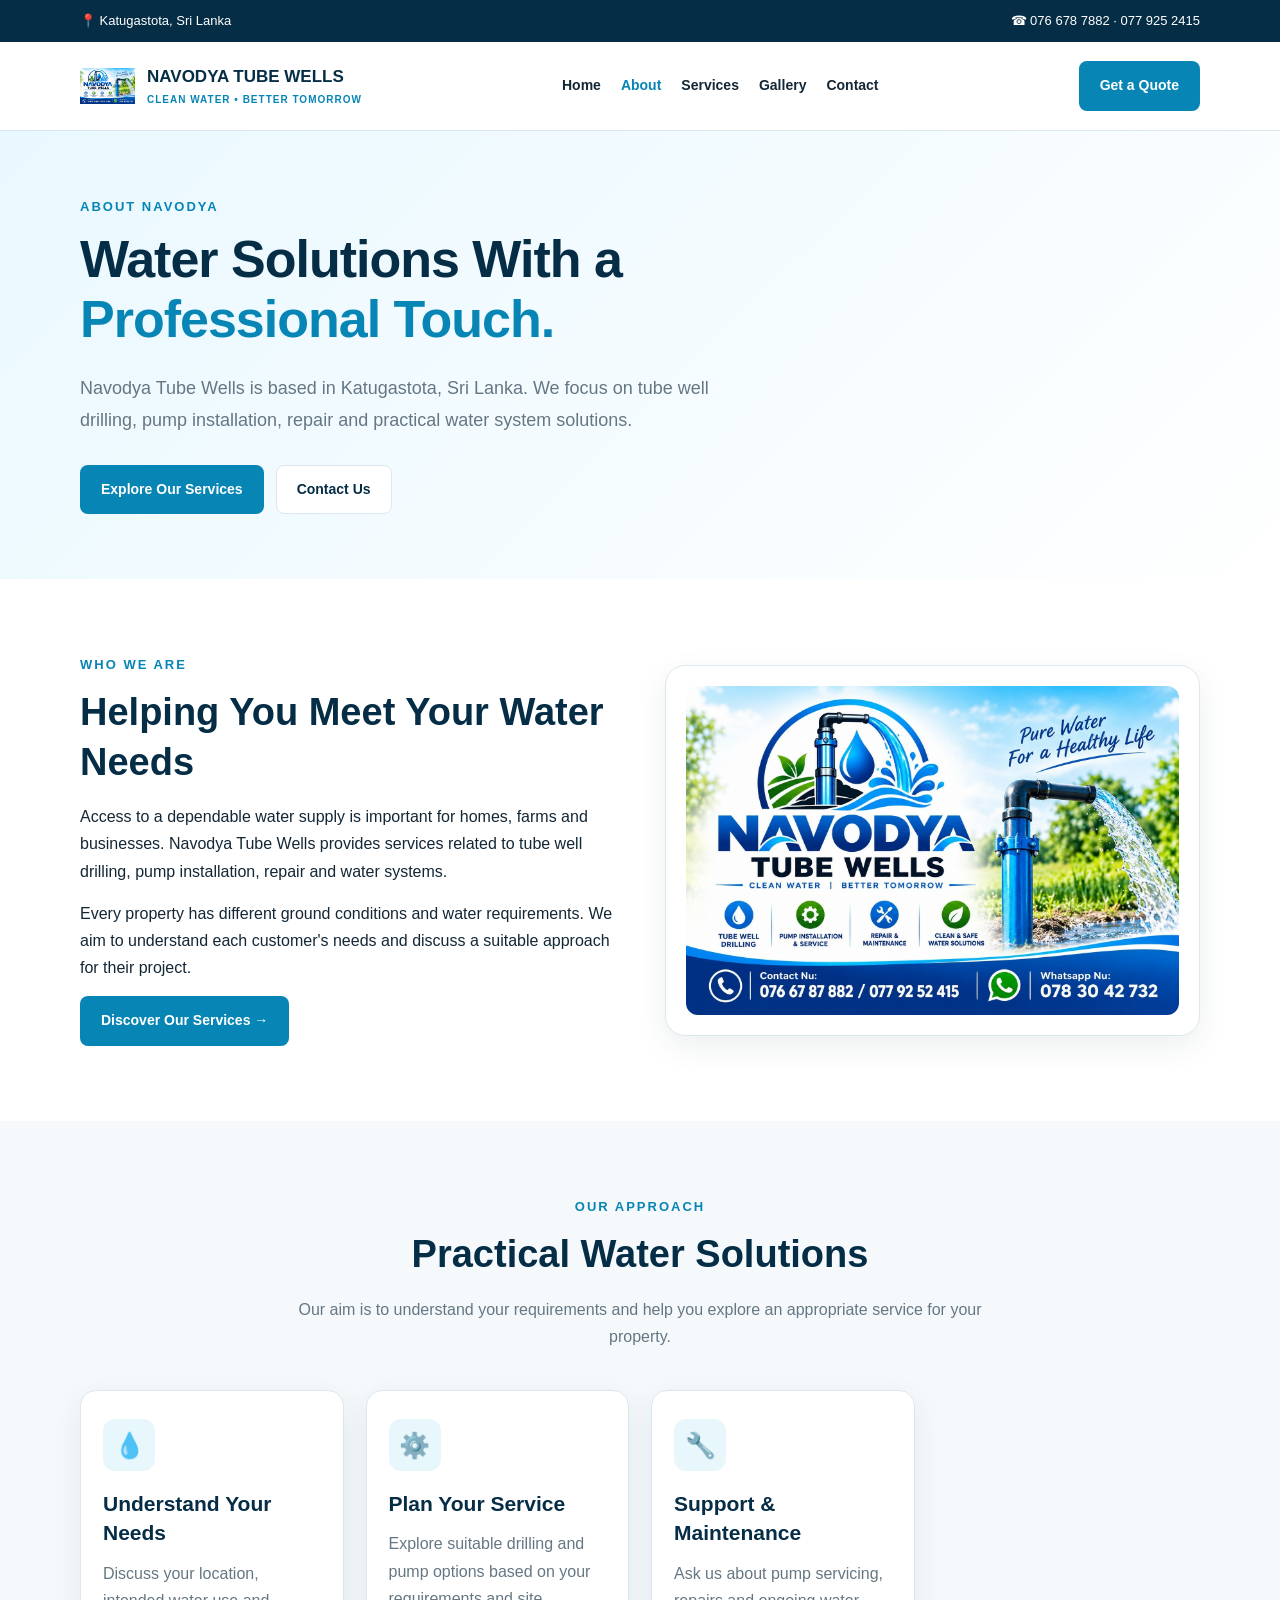
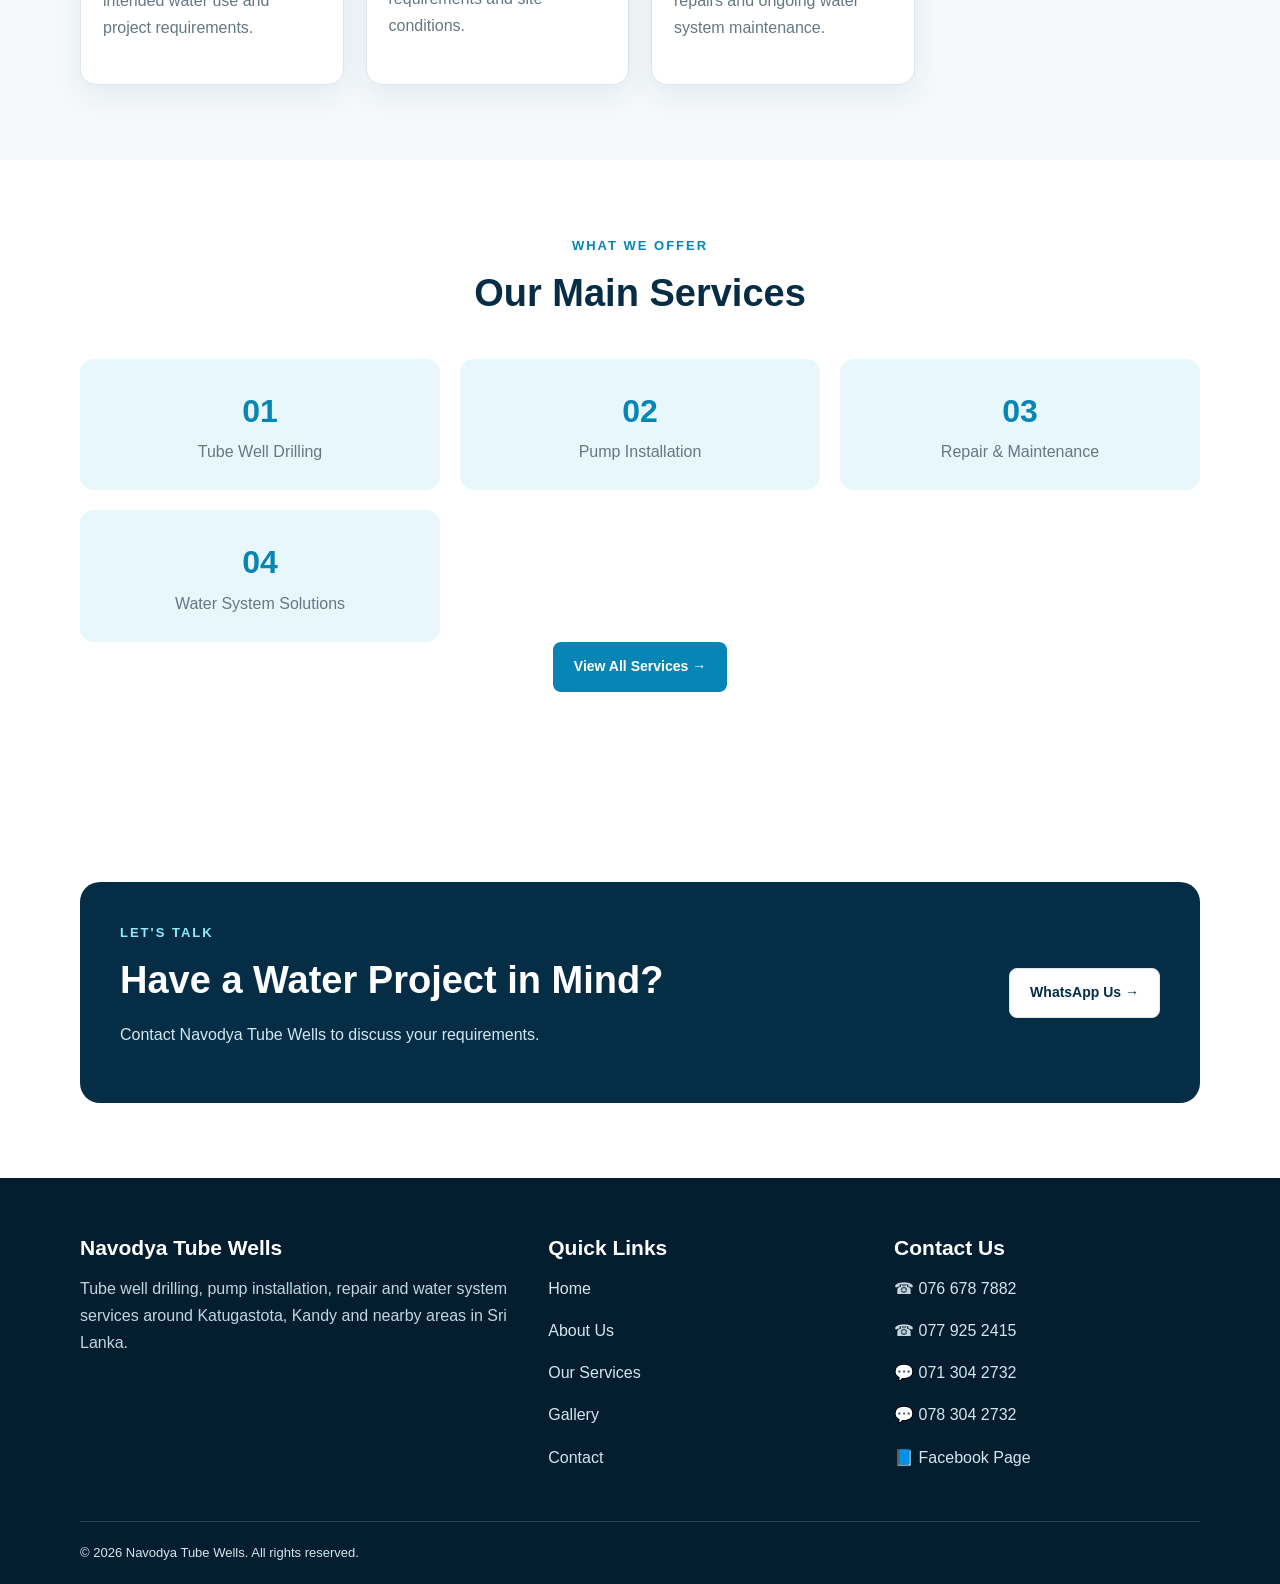
==== commit c2f01e16: "Remove class from logo image in about.html" ====
--- a/about.html
+++ b/about.html
@@ -36,7 +36,7 @@
         <div class="container navin">
 
             <a class="brand" href="index.html">
-                <img class="logo" src="logo.png" alt="Navodya Tube Wells Logo">
+                <img src="logo.png" alt="Navodya Tube Wells Logo">
                 <span>
                     NAVODYA TUBE WELLS
                     <small>CLEAN WATER • BETTER TOMORROW</small>
